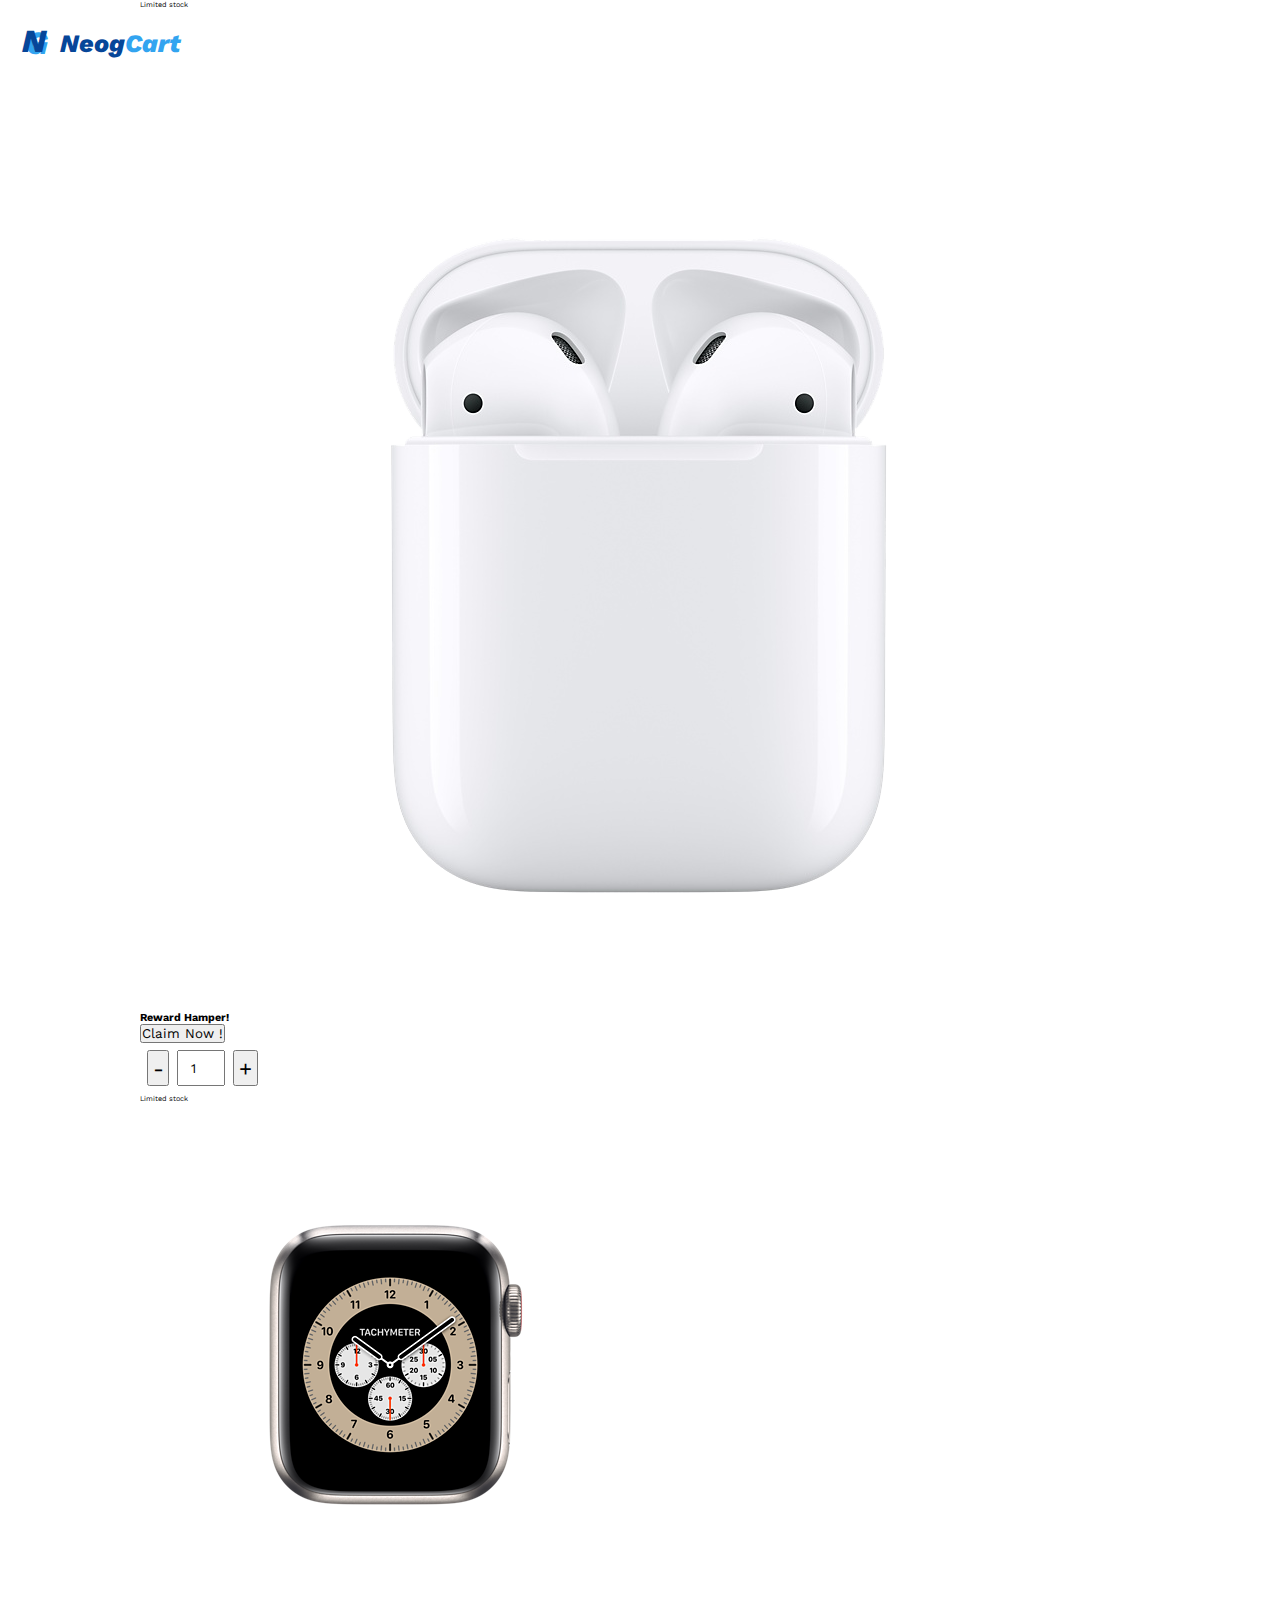
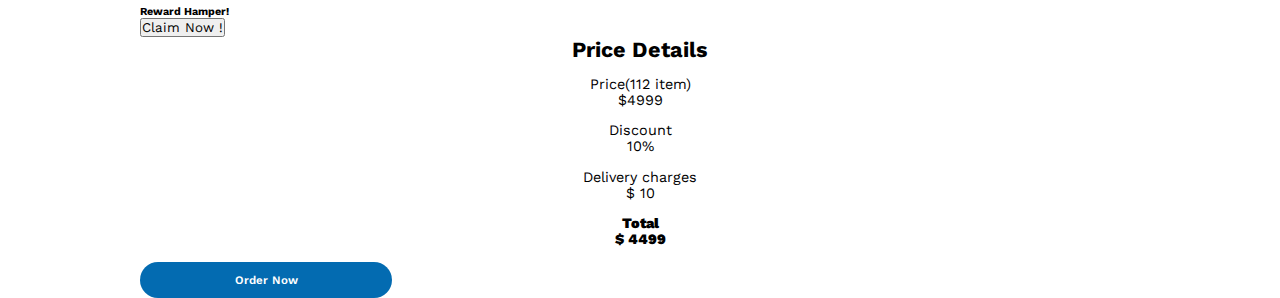
==== Cart/cart.html @ 50bca609 "Cart page added" ====
<!DOCTYPE html>
<html lang="en">
<head>
    <meta charset="UTF-8">
    <meta http-equiv="X-UA-Compatible" content="IE=edge">
    <meta name="viewport" content="width=device-width, initial-scale=1.0">
    <title>Neog-Cart</title>
    <link rel = "stylesheet" href = "/css/pages.css">
    <link rel="shortcut icon" href="/images/Icons/home-icon.png">
    <link rel="stylesheet" 
    href=" https://yours-shavi-theui.netlify.app/css/Allcss.css  "/> 
    
</head>
<body>
    <div class="container">
        <!--Navbar-->
       <div class="login-page-logo logo">
            <span class="p-1">N</span>
            <span class="p-2">G</span>
            <span>Neog</span><span>Cart</span>
      
        </div>
       <!--Navbar End-->
  
    
    </div>
    <!--Main Section-->
    <main class = "cart-container">
        <div class = "cart-item">
            <!--Card 1-->
            <div class="component-example">
                <div class="card card-ecommerce">
                   <div class="card-badge">Limited stock </div>
                  <img class="card-img" src="/images/AirPods/airpods-1.png" />
                  <div class="card-titles">
                    <h2>Reward Hamper!
                    </h2>
                  </div>
                 <button class="card-button"> Claim Now ! </button>
                  </div>
                <!--Cart Quantity-->
                <div class = "quantity">
                    <button class = "decrease">-</button>
                    <input type="number" class="quantity-input" value = "1">
                    <button class = "increase">+</button>
                </div>
                <div class="card card-ecommerce">
                    <div class="card-badge">Limited stock </div>
                   <img class="card-img" src="/images/watches/watch-case-10.png" />
                   <div class="card-titles">
                     <h2>Reward Hamper!
                     </h2>
                   </div>
                  <button class="card-button"> Claim Now ! </button>
                   </div></div>

                <!--Cart Bill-->
            <div class="component-example">
                <div class = "cart-bill">
                    <h2>Price Details</h2>
                    <ul class = "price-details">
                        <li>
                            <p>Price(112 item)</p>
                            <p>$4999</p>
                        </li>
                        <li>
                            <p>Discount</p>
                            <p>10%</p>
                        </li>
                        <li>
                            <p>Delivery charges</p>
                            <p>$ 10</p>
                        </li>
                        <li>
                            <p>Total </p><p> $ 4499</p>
                        </li>
                    </ul>
                    <button class = "blue-btn">Order Now </button>
                </div>
            </div>
        </div>
    </main>
    <!--Main Section End -->
</body>
</html>
---- css/pages.css ----
@import url(/style.css);
@import url(/Product/product.css);
@import url(/Signup/signup.css);
@import url(/Cart/cart.css);
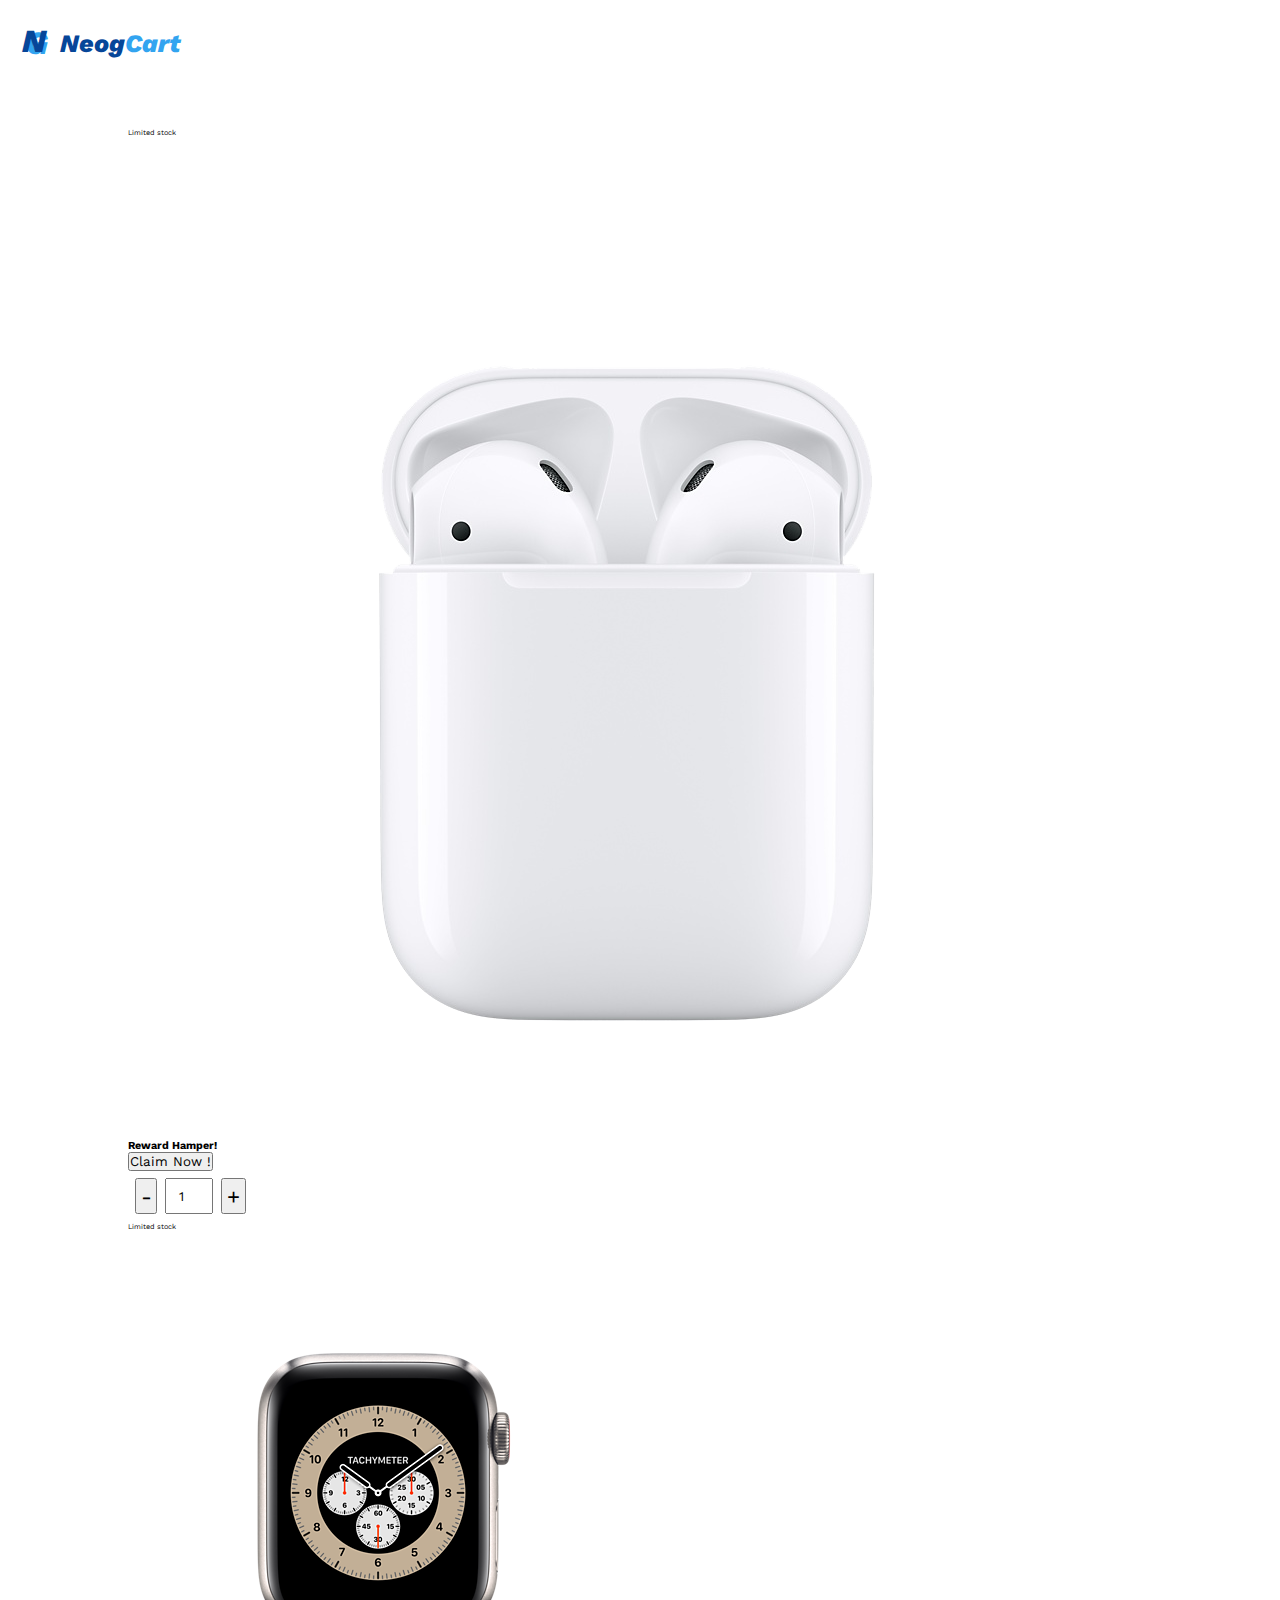
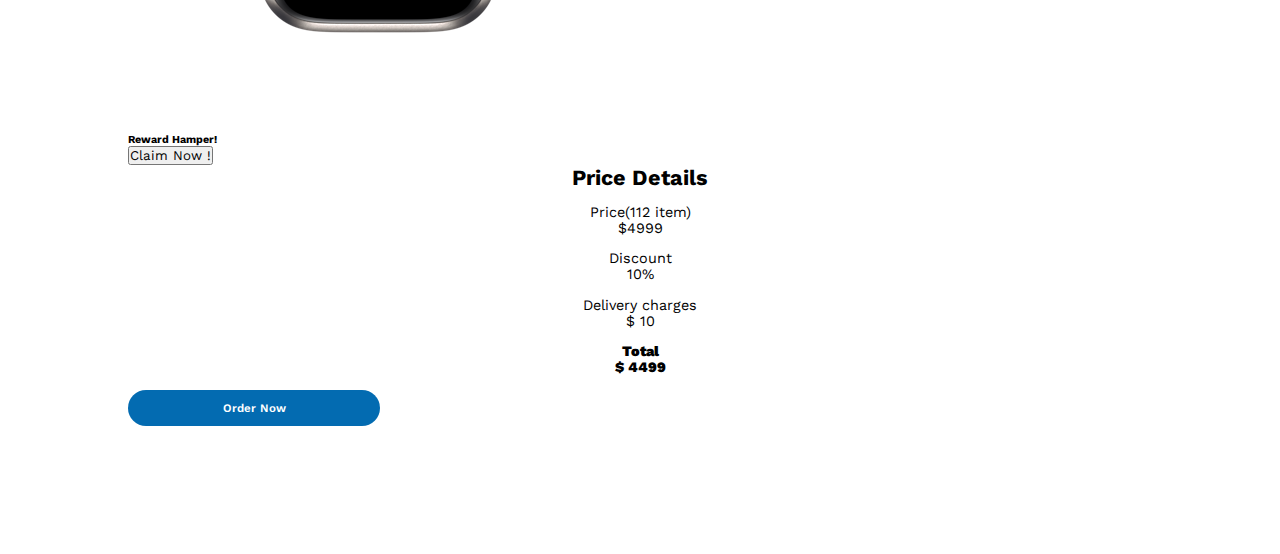
==== commit f1e890ec: "Fix : Responsiveness and positioning" ====
--- a/Cart/cart.html
+++ b/Cart/cart.html
@@ -23,7 +23,7 @@
        <!--Navbar End-->
   
     
-    </div>
+  
     <!--Main Section-->
     <main class = "cart-container">
         <div class = "cart-item">
@@ -80,6 +80,7 @@
             </div>
         </div>
     </main>
+    </div>
     <!--Main Section End -->
 </body>
 </html>--- a/css/pages.css
+++ b/css/pages.css
@@ -1,4 +1,6 @@
 @import url(/style.css);
-@import url(/Product/product.css);
+@import url(/Product/productStyle.css);
 @import url(/Signup/signup.css);
-@import url(/Cart/cart.css);+@import url(/Cart/cart.css);
+@import url(/Wishlist/wishlist.css);
+@import url(/Home/home.css);